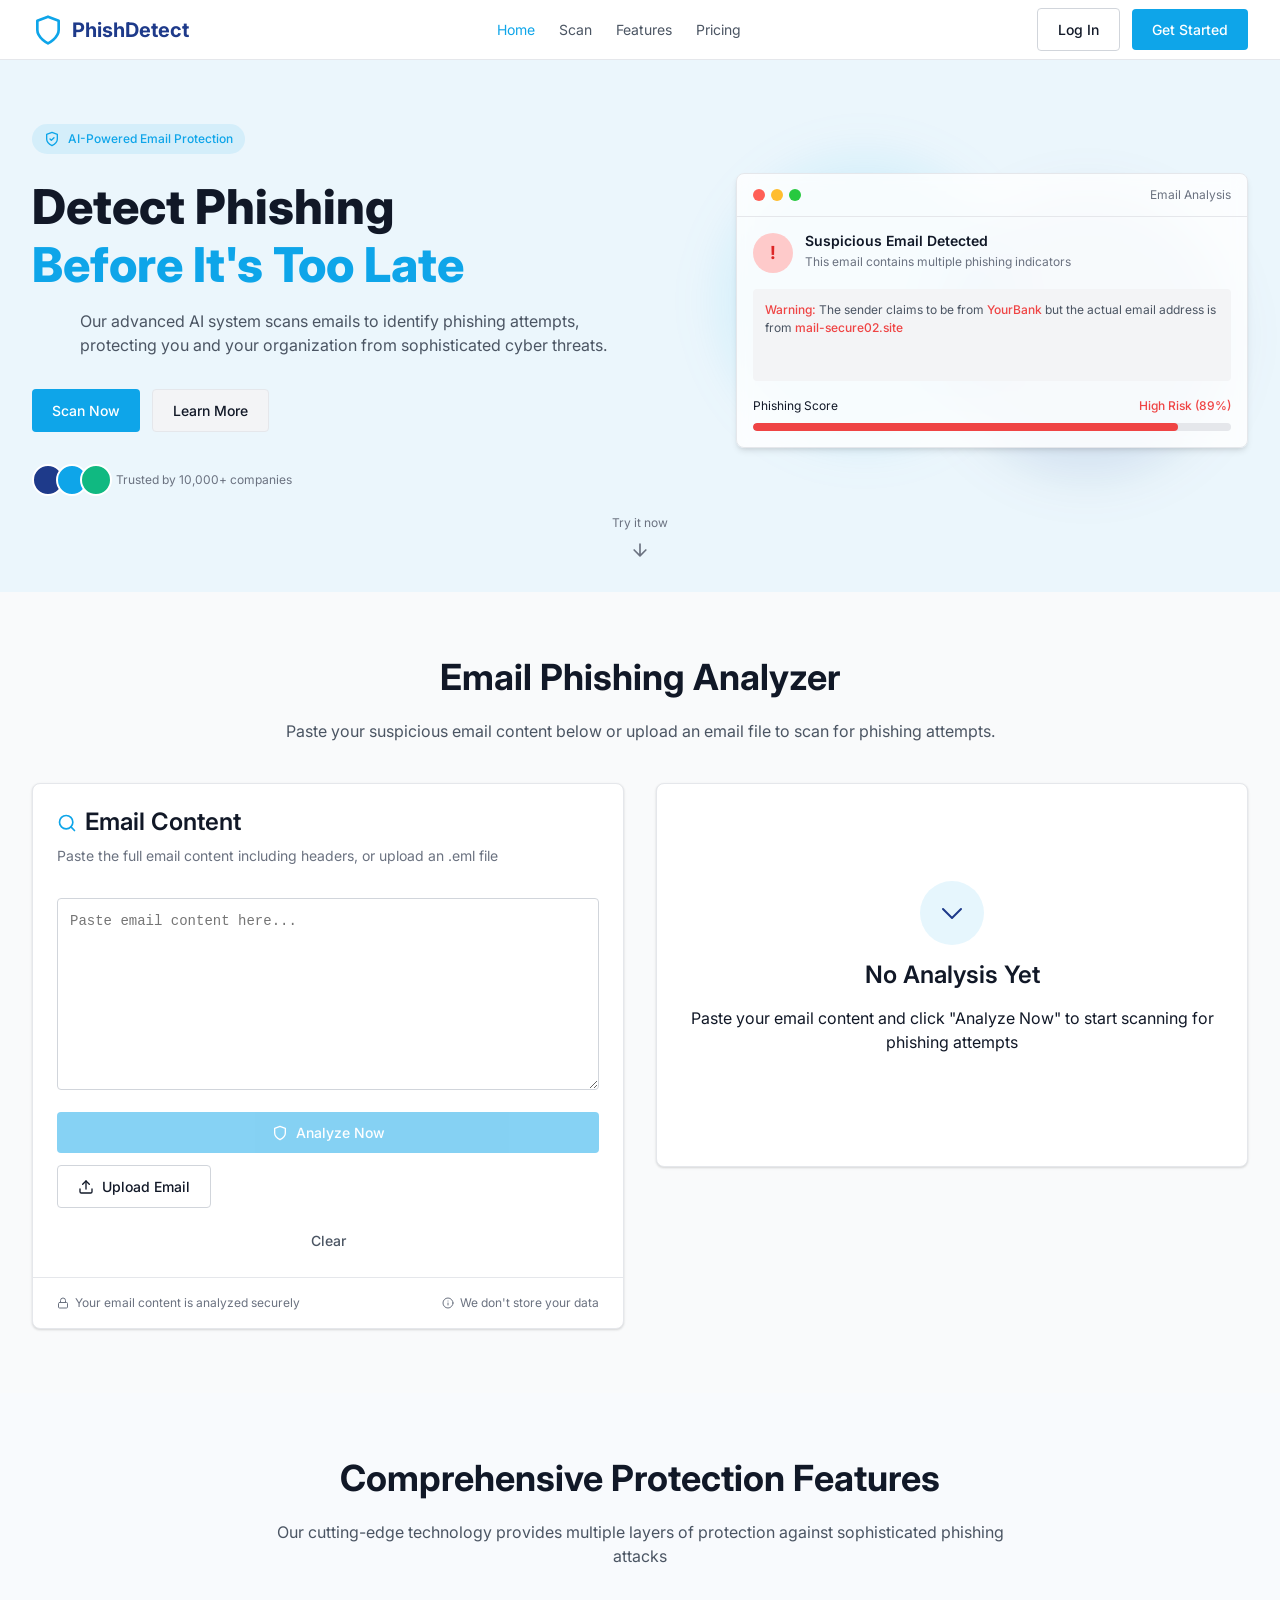
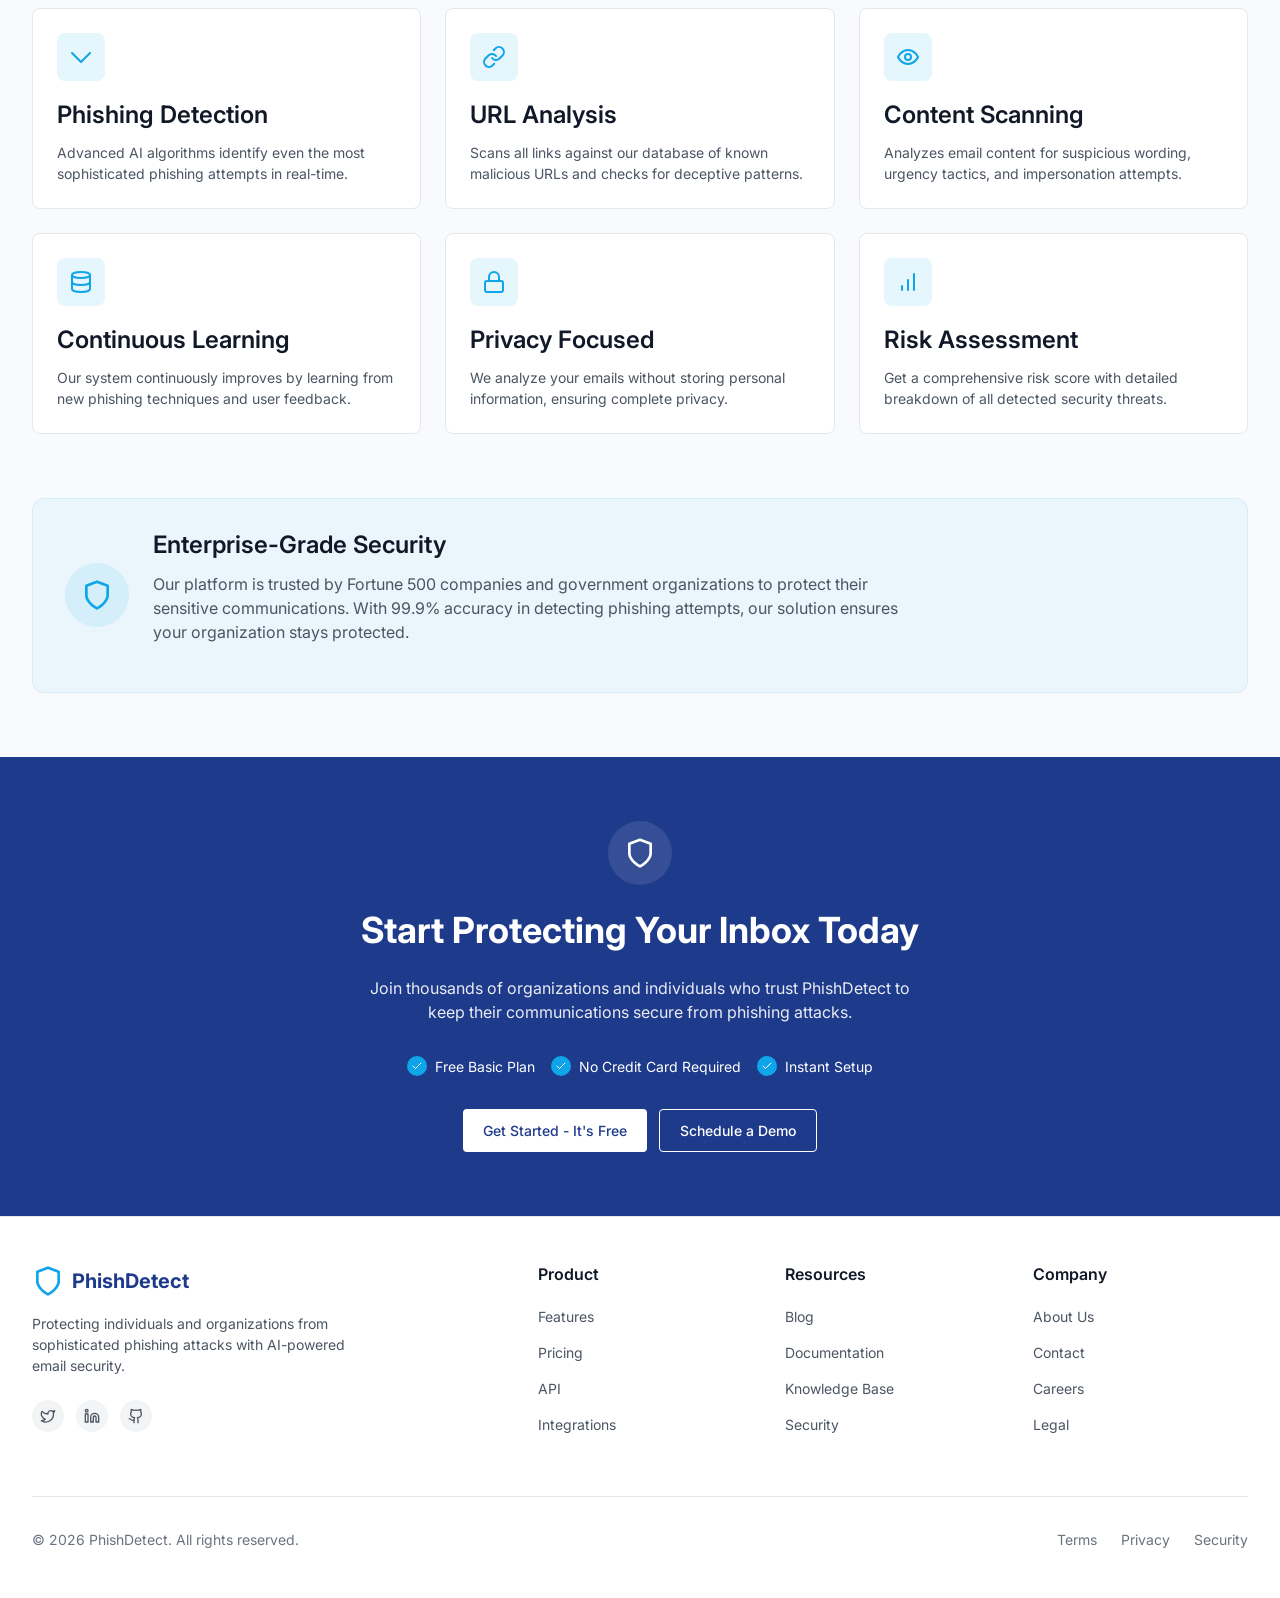
==== index.html @ 7dcfd63f "Add files via upload" ====
<!DOCTYPE html>
<html lang="en">
  <head>
    <meta charset="UTF-8" />
    <meta name="viewport" content="width=device-width, initial-scale=1.0" />
    <title>phish-detect-guard</title>
    <meta name="description" content="Lovable Generated Project" />
    <meta name="author" content="Lovable" />

    <meta property="og:title" content="phish-detect-guard" />
    <meta property="og:description" content="Lovable Generated Project" />
    <meta property="og:type" content="website" />
    <meta property="og:image" content="https://lovable.dev/opengraph-image-p98pqg.png" />

    <meta name="twitter:card" content="summary_large_image" />
    <meta name="twitter:site" content="@lovable_dev" />
    <meta name="twitter:image" content="https://lovable.dev/opengraph-image-p98pqg.png" />
  </head>

  <body>
    <div id="root"></div>
    <!-- IMPORTANT: DO NOT REMOVE THIS SCRIPT TAG OR THIS VERY COMMENT! -->
    <script src="https://cdn.gpteng.co/gptengineer.js" type="module"></script>
    <script type="module" src="/src/main.tsx"></script>
  </body>


<!DOCTYPE html>
<html lang="en">
<head>
  <meta charset="UTF-8">
  <meta name="viewport" content="width=device-width, initial-scale=1.0">
  <title>PhishDetect - AI-Powered Email Protection</title>
  <link rel="stylesheet" href="styles.css">
  <link rel="stylesheet" href="https://fonts.googleapis.com/css2?family=Inter:wght@100..900&display=swap">
</head>
<body>
  <!-- Navbar -->
  <nav class="navbar">
    <div class="container">
      <div class="logo">
        <a href="index.html">
          <svg xmlns="http://www.w3.org/2000/svg" width="32" height="32" viewBox="0 0 24 24" fill="none" stroke="currentColor" stroke-width="2" stroke-linecap="round" stroke-linejoin="round" class="logo-icon">
            <path d="M12 22s8-4 8-10V5l-8-3-8 3v7c0 6 8 10 8 10" />
          </svg>
          <span>PhishDetect</span>
        </a>
      </div>
      
      <div class="nav-links">
        <a href="index.html" class="active">Home</a>
        <a href="scan.html">Scan</a>
        <a href="#features">Features</a>
        <a href="#pricing">Pricing</a>
      </div>
      
      <div class="nav-buttons">
        <a href="login.html" class="btn-outline">Log In</a>
        <a href="login.html" class="btn-primary">Get Started</a>
      </div>
      
      <button class="mobile-menu-btn">
        <svg xmlns="http://www.w3.org/2000/svg" width="24" height="24" viewBox="0 0 24 24" fill="none" stroke="currentColor" stroke-width="2" stroke-linecap="round" stroke-linejoin="round">
          <line x1="3" y1="12" x2="21" y2="12"></line>
          <line x1="3" y1="6" x2="21" y2="6"></line>
          <line x1="3" y1="18" x2="21" y2="18"></line>
        </svg>
      </button>
    </div>
  </nav>
  
  <!-- Mobile Menu -->
  <div class="mobile-menu">
    <a href="index.html">Home</a>
    <a href="scan.html">Scan</a>
    <a href="#features">Features</a>
    <a href="#pricing">Pricing</a>
    <a href="login.html">Log In</a>
    <a href="login.html" class="btn-primary">Get Started</a>
  </div>

  <!-- Hero Section -->
  <section class="hero">
    <div class="container">
      <div class="hero-content">
        <div class="badge">
          <svg xmlns="http://www.w3.org/2000/svg" width="16" height="16" viewBox="0 0 24 24" fill="none" stroke="currentColor" stroke-width="2" stroke-linecap="round" stroke-linejoin="round">
            <path d="m9 12 2 2 4-4" />
            <path d="M12 22s8-4 8-10V5l-8-3-8 3v7c0 6 8 10 8 10" />
          </svg>
          <span>AI-Powered Email Protection</span>
        </div>
        
        <h1>
          Detect Phishing <br>
          <span class="highlight">Before It's Too Late</span>
        </h1>
        
        <p>
          Our advanced AI system scans emails to identify phishing attempts, protecting you and your organization from sophisticated cyber threats.
        </p>
        
        <div class="hero-buttons">
          <a href="scan.html" class="btn-primary">Scan Now</a>
          <a href="#features" class="btn-secondary">Learn More</a>
        </div>
        
        <div class="trusted-by">
          <div class="trusted-by-avatars">
            <div class="avatar avatar-1"></div>
            <div class="avatar avatar-2"></div>
            <div class="avatar avatar-3"></div>
          </div>
          <span>Trusted by 10,000+ companies</span>
        </div>
      </div>
      
      <div class="hero-image">
        <div class="blob blob-1"></div>
        <div class="blob blob-2"></div>
        
        <div class="email-card">
          <div class="email-card-header">
            <div class="window-controls">
              <div class="control red"></div>
              <div class="control yellow"></div>
              <div class="control green"></div>
            </div>
            <div class="email-title">Email Analysis</div>
          </div>
          
          <div class="email-card-content">
            <div class="email-alert">
              <div class="alert-icon">!</div>
              <div>
                <h3>Suspicious Email Detected</h3>
                <p>This email contains multiple phishing indicators</p>
              </div>
            </div>
            
            <div class="email-warning">
              <p>
                <span class="danger">Warning:</span> The sender claims to be from 
                <span class="danger">YourBank</span> but the actual email address is from 
                <span class="danger">mail-secure02.site</span>
              </p>
            </div>
            
            <div class="phishing-score">
              <div class="score-label">
                <span>Phishing Score</span>
                <span class="high-risk">High Risk (89%)</span>
              </div>
              <div class="score-bar">
                <div class="score-fill" style="width: 89%"></div>
              </div>
            </div>
          </div>
        </div>
      </div>
    </div>
    
    <div class="scroll-indicator">
      <span>Try it now</span>
      <svg xmlns="http://www.w3.org/2000/svg" width="20" height="20" viewBox="0 0 24 24" fill="none" stroke="currentColor" stroke-width="2" stroke-linecap="round" stroke-linejoin="round">
        <path d="M12 5v14M5 12l7 7 7-7" />
      </svg>
    </div>
  </section>

  <!-- Email Analyzer Section -->
  <section id="analyzer" class="analyzer">
    <div class="container">
      <div class="section-header">
        <h2>Email Phishing Analyzer</h2>
        <p>Paste your suspicious email content below or upload an email file to scan for phishing attempts.</p>
      </div>
      
      <div class="analyzer-grid">
        <div class="analyzer-input">
          <div class="card">
            <div class="card-header">
              <svg xmlns="http://www.w3.org/2000/svg" width="20" height="20" viewBox="0 0 24 24" fill="none" stroke="currentColor" stroke-width="2" stroke-linecap="round" stroke-linejoin="round">
                <circle cx="11" cy="11" r="8" />
                <path d="m21 21-4.3-4.3" />
              </svg>
              <h3>Email Content</h3>
            </div>
            <div class="card-description">Paste the full email content including headers, or upload an .eml file</div>
            
            <div class="card-content">
              <textarea id="email-content" placeholder="Paste email content here..."></textarea>
              
              <div class="input-actions">
                <button id="analyze-btn" class="btn-primary" disabled>
                  <svg xmlns="http://www.w3.org/2000/svg" width="16" height="16" viewBox="0 0 24 24" fill="none" stroke="currentColor" stroke-width="2" stroke-linecap="round" stroke-linejoin="round">
                    <path d="M12 22s8-4 8-10V5l-8-3-8 3v7c0 6 8 10 8 10" />
                  </svg>
                  Analyze Now
                </button>
                
                <div class="file-upload">
                  <input type="file" id="email-file" accept=".eml,.txt" class="hidden">
                  <label for="email-file" class="btn-outline">
                    <svg xmlns="http://www.w3.org/2000/svg" width="16" height="16" viewBox="0 0 24 24" fill="none" stroke="currentColor" stroke-width="2" stroke-linecap="round" stroke-linejoin="round">
                      <path d="M21 15v4a2 2 0 0 1-2 2H5a2 2 0 0 1-2-2v-4" />
                      <polyline points="17 8 12 3 7 8" />
                      <line x1="12" y1="3" x2="12" y2="15" />
                    </svg>
                    Upload Email
                  </label>
                </div>
                
                <button id="clear-btn" class="btn-ghost">Clear</button>
              </div>
            </div>
            
            <div class="card-footer">
              <div class="security-note">
                <svg xmlns="http://www.w3.org/2000/svg" width="12" height="12" viewBox="0 0 24 24" fill="none" stroke="currentColor" stroke-width="2" stroke-linecap="round" stroke-linejoin="round">
                  <rect width="18" height="11" x="3" y="11" rx="2" ry="2" />
                  <path d="M7 11V7a5 5 0 0 1 10 0v4" />
                </svg>
                <span>Your email content is analyzed securely</span>
              </div>
              
              <div class="security-note">
                <svg xmlns="http://www.w3.org/2000/svg" width="12" height="12" viewBox="0 0 24 24" fill="none" stroke="currentColor" stroke-width="2" stroke-linecap="round" stroke-linejoin="round">
                  <circle cx="12" cy="12" r="10" />
                  <line x1="12" y1="16" x2="12" y2="12" />
                  <line x1="12" y1="8" x2="12" y2="8" />
                </svg>
                <span>We don't store your data</span>
              </div>
            </div>
          </div>
        </div>
        
        <div class="analyzer-results">
          <div id="no-analysis" class="card empty-state">
            <div class="empty-state-content">
              <div class="empty-icon">
                <svg xmlns="http://www.w3.org/2000/svg" width="24" height="24" viewBox="0 0 24 24" fill="none" stroke="currentColor" stroke-width="2" stroke-linecap="round" stroke-linejoin="round">
                  <path d="m21 8-9 9-9-9" />
                </svg>
              </div>
              <h3>No Analysis Yet</h3>
              <p>Paste your email content and click "Analyze Now" to start scanning for phishing attempts</p>
            </div>
          </div>
          
          <div id="analyzing" class="card analyzing-state hidden">
            <div class="analyzing-content">
              <div class="scanning-icon">
                <div class="scan-line"></div>
                <svg xmlns="http://www.w3.org/2000/svg" width="24" height="24" viewBox="0 0 24 24" fill="none" stroke="currentColor" stroke-width="2" stroke-linecap="round" stroke-linejoin="round">
                  <path d="M12 22s8-4 8-10V5l-8-3-8 3v7c0 6 8 10 8 10" />
                </svg>
              </div>
              <h3>Analyzing Email</h3>
              <p>Our AI is scanning for suspicious content, fake links, and other phishing indicators</p>
              
              <div class="progress-bar">
                <div class="progress"></div>
              </div>
            </div>
          </div>
          
          <div id="analysis-results" class="hidden">
            <div class="card">
              <div class="card-header-with-score">
                <div class="header-title">
                  <svg xmlns="http://www.w3.org/2000/svg" width="20" height="20" viewBox="0 0 24 24" fill="none" stroke="currentColor" stroke-width="2" stroke-linecap="round" stroke-linejoin="round">
                    <path d="M12 22s8-4 8-10V5l-8-3-8 3v7c0 6 8 10 8 10" />
                  </svg>
                  <h3>Analysis Results</h3>
                </div>
                <div id="risk-level" class="risk-level">Risk: <span>Medium</span></div>
              </div>
              
              <div class="card-content">
                <div class="score-section">
                  <div class="score-header">
                    <span>Phishing Score</span>
                    <span id="score-value" class="score-value">65%</span>
                  </div>
                  <div class="score-bar">
                    <div id="score-fill" class="score-fill" style="width: 65%"></div>
                  </div>
                  <div class="score-legend">
                    <span class="safe">Safe</span>
                    <span class="suspicious">Suspicious</span>
                    <span class="dangerous">Dangerous</span>
                  </div>
                </div>
                
                <div class="issues-section">
                  <h4>
                    <svg xmlns="http://www.w3.org/2000/svg" width="16" height="16" viewBox="0 0 24 24" fill="none" stroke="currentColor" stroke-width="2" stroke-linecap="round" stroke-linejoin="round">
                      <path d="m21 8-9 9-9-9" />
                    </svg>
                    Detected Issues
                  </h4>
                  
                  <div id="issues-list" class="issues-list">
                    <!-- Issues will be added here by JavaScript -->
                  </div>
                </div>
              </div>
            </div>
            
            <div id="suspicious-urls" class="card hidden">
              <div class="card-header">
                <svg xmlns="http://www.w3.org/2000/svg" width="16" height="16" viewBox="0 0 24 24" fill="none" stroke="currentColor" stroke-width="2" stroke-linecap="round" stroke-linejoin="round">
                  <path d="M10 13a5 5 0 0 0 7.54.54l3-3a5 5 0 0 0-7.07-7.07l-1.72 1.71" />
                  <path d="M14 11a5 5 0 0 0-7.54-.54l-3 3a5 5 0 0 0 7.07 7.07l1.71-1.71" />
                </svg>
                <h3>Suspicious URLs Found</h3>
              </div>
              
              <div class="card-content">
                <div class="urls-list">
                  <p><span class="danger-url">hxxp://legitimate-bank-secure.co.ph/</span> - Domain age: 2 days</p>
                  <p><span class="danger-url">hxxp://verify-account-login.xyz/</span> - Misleading domain name</p>
                </div>
              </div>
            </div>
            
            <button id="analyze-another" class="btn-outline full-width">Analyze Another Email</button>
          </div>
        </div>
      </div>
    </div>
  </section>

  <!-- Features Section -->
  <section id="features" class="features">
    <div class="container">
      <div class="section-header">
        <h2>Comprehensive Protection Features</h2>
        <p>Our cutting-edge technology provides multiple layers of protection against sophisticated phishing attacks</p>
      </div>
      
      <div class="features-grid">
        <div class="feature-card">
          <div class="feature-icon">
            <svg xmlns="http://www.w3.org/2000/svg" width="24" height="24" viewBox="0 0 24 24" fill="none" stroke="currentColor" stroke-width="2" stroke-linecap="round" stroke-linejoin="round">
              <path d="m21 8-9 9-9-9" />
            </svg>
          </div>
          <h3>Phishing Detection</h3>
          <p>Advanced AI algorithms identify even the most sophisticated phishing attempts in real-time.</p>
        </div>
        
        <div class="feature-card">
          <div class="feature-icon">
            <svg xmlns="http://www.w3.org/2000/svg" width="24" height="24" viewBox="0 0 24 24" fill="none" stroke="currentColor" stroke-width="2" stroke-linecap="round" stroke-linejoin="round">
              <path d="M10 13a5 5 0 0 0 7.54.54l3-3a5 5 0 0 0-7.07-7.07l-1.72 1.71" />
              <path d="M14 11a5 5 0 0 0-7.54-.54l-3 3a5 5 0 0 0 7.07 7.07l1.71-1.71" />
            </svg>
          </div>
          <h3>URL Analysis</h3>
          <p>Scans all links against our database of known malicious URLs and checks for deceptive patterns.</p>
        </div>
        
        <div class="feature-card">
          <div class="feature-icon">
            <svg xmlns="http://www.w3.org/2000/svg" width="24" height="24" viewBox="0 0 24 24" fill="none" stroke="currentColor" stroke-width="2" stroke-linecap="round" stroke-linejoin="round">
              <path d="M2 12s3-7 10-7 10 7 10 7-3 7-10 7-10-7-10-7Z" />
              <circle cx="12" cy="12" r="3" />
            </svg>
          </div>
          <h3>Content Scanning</h3>
          <p>Analyzes email content for suspicious wording, urgency tactics, and impersonation attempts.</p>
        </div>
        
        <div class="feature-card">
          <div class="feature-icon">
            <svg xmlns="http://www.w3.org/2000/svg" width="24" height="24" viewBox="0 0 24 24" fill="none" stroke="currentColor" stroke-width="2" stroke-linecap="round" stroke-linejoin="round">
              <ellipse cx="12" cy="5" rx="9" ry="3" />
              <path d="M21 12c0 1.66-4 3-9 3s-9-1.34-9-3" />
              <path d="M3 5v14c0 1.66 4 3 9 3s9-1.34 9-3V5" />
            </svg>
          </div>
          <h3>Continuous Learning</h3>
          <p>Our system continuously improves by learning from new phishing techniques and user feedback.</p>
        </div>
        
        <div class="feature-card">
          <div class="feature-icon">
            <svg xmlns="http://www.w3.org/2000/svg" width="24" height="24" viewBox="0 0 24 24" fill="none" stroke="currentColor" stroke-width="2" stroke-linecap="round" stroke-linejoin="round">
              <rect width="18" height="11" x="3" y="11" rx="2" ry="2" />
              <path d="M7 11V7a5 5 0 0 1 10 0v4" />
            </svg>
          </div>
          <h3>Privacy Focused</h3>
          <p>We analyze your emails without storing personal information, ensuring complete privacy.</p>
        </div>
        
        <div class="feature-card">
          <div class="feature-icon">
            <svg xmlns="http://www.w3.org/2000/svg" width="24" height="24" viewBox="0 0 24 24" fill="none" stroke="currentColor" stroke-width="2" stroke-linecap="round" stroke-linejoin="round">
              <line x1="12" y1="20" x2="12" y2="10" />
              <line x1="18" y1="20" x2="18" y2="4" />
              <line x1="6" y1="20" x2="6" y2="16" />
            </svg>
          </div>
          <h3>Risk Assessment</h3>
          <p>Get a comprehensive risk score with detailed breakdown of all detected security threats.</p>
        </div>
      </div>
      
      <div class="enterprise-feature">
        <div class="enterprise-icon">
          <svg xmlns="http://www.w3.org/2000/svg" width="32" height="32" viewBox="0 0 24 24" fill="none" stroke="currentColor" stroke-width="2" stroke-linecap="round" stroke-linejoin="round">
            <path d="M12 22s8-4 8-10V5l-8-3-8 3v7c0 6 8 10 8 10" />
          </svg>
        </div>
        
        <div class="enterprise-content">
          <h3>Enterprise-Grade Security</h3>
          <p>Our platform is trusted by Fortune 500 companies and government organizations to protect their sensitive communications. With 99.9% accuracy in detecting phishing attempts, our solution ensures your organization stays protected.</p>
        </div>
      </div>
    </div>
  </section>

  <!-- Call to Action Section -->
  <section class="cta">
    <div class="container">
      <div class="cta-content">
        <div class="cta-icon">
          <svg xmlns="http://www.w3.org/2000/svg" width="32" height="32" viewBox="0 0 24 24" fill="none" stroke="currentColor" stroke-width="2" stroke-linecap="round" stroke-linejoin="round">
            <path d="M12 22s8-4 8-10V5l-8-3-8 3v7c0 6 8 10 8 10" />
          </svg>
        </div>
        
        <h2>Start Protecting Your Inbox Today</h2>
        
        <p>Join thousands of organizations and individuals who trust PhishDetect to keep their communications secure from phishing attacks.</p>
        
        <div class="cta-features">
          <div class="cta-feature">
            <div class="check-circle">
              <svg xmlns="http://www.w3.org/2000/svg" width="12" height="12" viewBox="0 0 24 24" fill="none" stroke="currentColor" stroke-width="2" stroke-linecap="round" stroke-linejoin="round">
                <path d="M20 6 9 17l-5-5" />
              </svg>
            </div>
            <span>Free Basic Plan</span>
          </div>
          
          <div class="cta-feature">
            <div class="check-circle">
              <svg xmlns="http://www.w3.org/2000/svg" width="12" height="12" viewBox="0 0 24 24" fill="none" stroke="currentColor" stroke-width="2" stroke-linecap="round" stroke-linejoin="round">
                <path d="M20 6 9 17l-5-5" />
              </svg>
            </div>
            <span>No Credit Card Required</span>
          </div>
          
          <div class="cta-feature">
            <div class="check-circle">
              <svg xmlns="http://www.w3.org/2000/svg" width="12" height="12" viewBox="0 0 24 24" fill="none" stroke="currentColor" stroke-width="2" stroke-linecap="round" stroke-linejoin="round">
                <path d="M20 6 9 17l-5-5" />
              </svg>
            </div>
            <span>Instant Setup</span>
          </div>
        </div>
        
        <div class="cta-buttons">
          <a href="login.html" class="btn-light">Get Started - It's Free</a>
          <a href="#" class="btn-outline-light">Schedule a Demo</a>
        </div>
      </div>
    </div>
  </section>

  <!-- Footer Section -->
  <footer class="footer">
    <div class="container">
      <div class="footer-content">
        <div class="footer-brand">
          <div class="footer-logo">
            <svg xmlns="http://www.w3.org/2000/svg" width="32" height="32" viewBox="0 0 24 24" fill="none" stroke="currentColor" stroke-width="2" stroke-linecap="round" stroke-linejoin="round">
              <path d="M12 22s8-4 8-10V5l-8-3-8 3v7c0 6 8 10 8 10" />
            </svg>
            <span>PhishDetect</span>
          </div>
          
          <p>Protecting individuals and organizations from sophisticated phishing attacks with AI-powered email security.</p>
          
          <div class="social-links">
            <a href="#" aria-label="Twitter">
              <svg xmlns="http://www.w3.org/2000/svg" width="16" height="16" viewBox="0 0 24 24" fill="none" stroke="currentColor" stroke-width="2" stroke-linecap="round" stroke-linejoin="round">
                <path d="M22 4s-.7 2.1-2 3.4c1.6 10-9.4 17.3-18 11.6 2.2.1 4.4-.6 6-2C3 15.5.5 9.6 3 5c2.2 2.6 5.6 4.1 9 4-.9-4.2 4-6.6 7-3.8 1.1 0 3-1.2 3-1.2z" />
              </svg>
            </a>
            
            <a href="#" aria-label="LinkedIn">
              <svg xmlns="http://www.w3.org/2000/svg" width="16" height="16" viewBox="0 0 24 24" fill="none" stroke="currentColor" stroke-width="2" stroke-linecap="round" stroke-linejoin="round">
                <path d="M16 8a6 6 0 0 1 6 6v7h-4v-7a2 2 0 0 0-2-2 2 2 0 0 0-2 2v7h-4v-7a6 6 0 0 1 6-6z" />
                <rect width="4" height="12" x="2" y="9" />
                <circle cx="4" cy="4" r="2" />
              </svg>
            </a>
            
            <a href="#" aria-label="GitHub">
              <svg xmlns="http://www.w3.org/2000/svg" width="16" height="16" viewBox="0 0 24 24" fill="none" stroke="currentColor" stroke-width="2" stroke-linecap="round" stroke-linejoin="round">
                <path d="M15 22v-4a4.8 4.8 0 0 0-1-3.5c3 0 6-2 6-5.5.08-1.25-.27-2.48-1-3.5.28-1.15.28-2.35 0-3.5 0 0-1 0-3 1.5-2.64-.5-5.36-.5-8 0C6 2 5 2 5 2c-.3 1.15-.3 2.35 0 3.5A5.403 5.403 0 0 0 4 9c0 3.5 3 5.5 6 5.5-.39.49-.68 1.05-.85 1.65-.17.6-.22 1.23-.15 1.85v4" />
                <path d="M9 18c-4.51 2-5-2-7-2" />
              </svg>
            </a>
          </div>
        </div>
        
        <div class="footer-links">
          <div class="footer-group">
            <h3>Product</h3>
            <ul>
              <li><a href="#">Features</a></li>
              <li><a href="#">Pricing</a></li>
              <li><a href="#">API</a></li>
              <li><a href="#">Integrations</a></li>
            </ul>
          </div>
          
          <div class="footer-group">
            <h3>Resources</h3>
            <ul>
              <li><a href="#">Blog</a></li>
              <li><a href="#">Documentation</a></li>
              <li><a href="#">Knowledge Base</a></li>
              <li><a href="#">Security</a></li>
            </ul>
          </div>
          
          <div class="footer-group">
            <h3>Company</h3>
            <ul>
              <li><a href="#">About Us</a></li>
              <li><a href="#">Contact</a></li>
              <li><a href="#">Careers</a></li>
              <li><a href="#">Legal</a></li>
            </ul>
          </div>
        </div>
      </div>
      
      <div class="footer-bottom">
        <p>&copy; <span id="current-year"></span> PhishDetect. All rights reserved.</p>
        
        <div class="footer-legal">
          <a href="#">Terms</a>
          <a href="#">Privacy</a>
          <a href="#">Security</a>
        </div>
      </div>
    </div>
  </footer>

  <script src="script.js"></script>
</body>
</html>
---- styles.css ----
/* Base styles */
:root {
    /* Colors */
    --color-background: #f8fafd;
    --color-foreground: #111827;
    --color-primary: #0ea5e9;
    --color-primary-dark: #0284c7;
    --color-secondary: #1e3a8a;
    --color-secondary-light: #3b82f6;
    --color-green: #10b981;
    --color-yellow: #f59e0b;
    --color-red: #ef4444;
    --color-red-light: #fee2e2;
    --color-gray-50: #f9fafb;
    --color-gray-100: #f3f4f6;
    --color-gray-200: #e5e7eb;
    --color-gray-300: #d1d5db;
    --color-gray-400: #9ca3af;
    --color-gray-500: #6b7280;
    --color-gray-600: #4b5563;
    --color-gray-700: #374151;
    --color-gray-800: #1f2937;
    --color-gray-900: #111827;
    --color-white: #ffffff;
    --color-black: #000000;
    
    /* Typography */
    --font-sans: 'Inter', -apple-system, BlinkMacSystemFont, 'Segoe UI', Roboto, Helvetica, Arial, sans-serif;
    
    /* Shadows */
    --shadow-sm: 0 1px 2px 0 rgba(0, 0, 0, 0.05);
    --shadow: 0 1px 3px 0 rgba(0, 0, 0, 0.1), 0 1px 2px 0 rgba(0, 0, 0, 0.06);
    --shadow-md: 0 4px 6px -1px rgba(0, 0, 0, 0.1), 0 2px 4px -1px rgba(0, 0, 0, 0.06);
    --shadow-lg: 0 10px 15px -3px rgba(0, 0, 0, 0.1), 0 4px 6px -2px rgba(0, 0, 0, 0.05);
    
    /* Border radius */
    --radius-sm: 0.125rem;
    --radius: 0.25rem;
    --radius-md: 0.375rem;
    --radius-lg: 0.5rem;
    --radius-xl: 0.75rem;
    --radius-2xl: 1rem;
    --radius-full: 9999px;
  }
  
  /* Dark mode */
  @media (prefers-color-scheme: dark) {
    :root {
      --color-background: #0f172a;
      --color-foreground: #f8fafc;
      --color-primary: #0ea5e9;
      --color-primary-dark: #38bdf8;
      --color-secondary: #64748b;
      --color-secondary-light: #94a3b8;
      --color-green: #10b981;
      --color-yellow: #f59e0b;
      --color-red: #ef4444;
      --color-red-light: #450a0a;
      --color-gray-50: #f8fafc;
      --color-gray-100: #f1f5f9;
      --color-gray-200: #e2e8f0;
      --color-gray-300: #cbd5e1;
      --color-gray-400: #94a3b8;
      --color-gray-500: #64748b;
      --color-gray-600: #475569;
      --color-gray-700: #334155;
      --color-gray-800: #1e293b;
      --color-gray-900: #0f172a;
    }
  }
  
  /* Reset */
  *, *::before, *::after {
    box-sizing: border-box;
    margin: 0;
    padding: 0;
  }
  
  html {
    scroll-behavior: smooth;
    font-size: 16px;
  }
  
  body {
    font-family: var(--font-sans);
    color: var(--color-foreground);
    background-color: var(--color-background);
    line-height: 1.5;
    -webkit-font-smoothing: antialiased;
    -moz-osx-font-smoothing: grayscale;
  }
  
  img, svg {
    display: block;
    max-width: 100%;
  }
  
  input, button, textarea, select {
    font: inherit;
  }
  
  h1, h2, h3, h4, h5, h6 {
    overflow-wrap: break-word;
    line-height: 1.2;
  }
  
  /* Container */
  .container {
    width: 100%;
    max-width: 1280px;
    margin-left: auto;
    margin-right: auto;
    padding-left: 1rem;
    padding-right: 1rem;
  }
  
  @media (min-width: 640px) {
    .container {
      padding-left: 1.5rem;
      padding-right: 1.5rem;
    }
  }
  
  @media (min-width: 1024px) {
    .container {
      padding-left: 2rem;
      padding-right: 2rem;
    }
  }
  
  /* Typography */
  h1 {
    font-size: 2.25rem;
    font-weight: 800;
    margin-bottom: 1.5rem;
  }
  
  h2 {
    font-size: 1.875rem;
    font-weight: 700;
    margin-bottom: 1.25rem;
  }
  
  h3 {
    font-size: 1.25rem;
    font-weight: 600;
    margin-bottom: 1rem;
  }
  
  p {
    margin-bottom: 1rem;
  }
  
  @media (min-width: 640px) {
    h1 {
      font-size: 3rem;
    }
    
    h2 {
      font-size: 2.25rem;
    }
    
    h3 {
      font-size: 1.5rem;
    }
  }
  
  /* Utilities */
  .hidden {
    display: none !important;
  }
  
  .highlight {
    color: var(--color-primary);
  }
  
  .danger {
    color: var(--color-red);
    font-weight: 500;
  }
  
  .danger-url {
    color: var(--color-red);
    font-family: monospace;
  }
  
  .full-width {
    width: 100%;
  }
  
  /* Buttons */
  .btn-primary, .btn-secondary, .btn-outline, .btn-ghost, .btn-light, .btn-outline-light {
    display: inline-flex;
    align-items: center;
    justify-content: center;
    gap: 0.5rem;
    padding: 0.625rem 1.25rem;
    font-weight: 500;
    font-size: 0.875rem;
    border-radius: var(--radius);
    transition: all 0.2s ease;
    cursor: pointer;
    text-decoration: none;
  }
  
  .btn-primary {
    background-color: var(--color-primary);
    color: var(--color-white);
    border: none;
  }
  
  .btn-primary:hover {
    background-color: var(--color-primary-dark);
  }
  
  .btn-primary:disabled {
    opacity: 0.5;
    cursor: not-allowed;
  }
  
  .btn-secondary {
    background-color: var(--color-gray-100);
    color: var(--color-gray-900);
    border: 1px solid var(--color-gray-200);
  }
  
  .btn-secondary:hover {
    background-color: var(--color-gray-200);
  }
  
  .btn-outline {
    background-color: transparent;
    color: var(--color-gray-900);
    border: 1px solid var(--color-gray-300);
  }
  
  .btn-outline:hover {
    background-color: var(--color-gray-100);
  }
  
  .btn-ghost {
    background-color: transparent;
    color: var(--color-gray-600);
    border: none;
  }
  
  .btn-ghost:hover {
    background-color: var(--color-gray-100);
  }
  
  .btn-light {
    background-color: var(--color-white);
    color: var(--color-secondary);
    border: none;
  }
  
  .btn-light:hover {
    background-color: var(--color-gray-100);
  }
  
  .btn-outline-light {
    background-color: transparent;
    color: var(--color-white);
    border: 1px solid var(--color-white);
  }
  
  .btn-outline-light:hover {
    background-color: rgba(255, 255, 255, 0.1);
  }
  
  /* Navbar */
  .navbar {
    position: sticky;
    top: 0;
    z-index: 100;
    background-color: rgba(255, 255, 255, 0.9);
    backdrop-filter: blur(8px);
    border-bottom: 1px solid var(--color-gray-200);
    padding: 0.5rem 0;
  }
  
  @media (prefers-color-scheme: dark) {
    .navbar {
      background-color: rgba(15, 23, 42, 0.9);
      border-color: var(--color-gray-700);
    }
  }
  
  .navbar .container {
    display: flex;
    align-items: center;
    justify-content: space-between;
  }
  
  .logo {
    display: flex;
    align-items: center;
    gap: 0.5rem;
    text-decoration: none;
  }
  
  .logo a {
    display: flex;
    align-items: center;
    gap: 0.5rem;
    text-decoration: none;
    color: var(--color-secondary);
    font-weight: 700;
    font-size: 1.25rem;
  }
  
  .logo-icon {
    color: var(--color-primary);
  }
  
  .nav-links {
    display: none;
  }
  
  .nav-links a {
    color: var(--color-gray-600);
    text-decoration: none;
    font-size: 0.875rem;
    transition: color 0.2s ease;
    margin-left: 1.5rem;
  }
  
  .nav-links a:hover, .nav-links a.active {
    color: var(--color-primary);
  }
  
  .nav-buttons {
    display: none;
  }
  
  .nav-buttons a {
    margin-left: 0.75rem;
  }
  
  .mobile-menu-btn {
    display: flex;
    background: none;
    border: none;
    color: var(--color-gray-600);
    cursor: pointer;
  }
  
  .mobile-menu {
    display: none;
    position: fixed;
    top: 60px;
    left: 0;
    right: 0;
    background-color: var(--color-white);
    padding: 1rem;
    border-bottom: 1px solid var(--color-gray-200);
    flex-direction: column;
    gap: 1rem;
  }
  
  .mobile-menu.active {
    display: flex;
  }
  
  .mobile-menu a {
    color: var(--color-gray-600);
    text-decoration: none;
    font-size: 0.875rem;
    padding: 0.5rem 0;
  }
  
  .mobile-menu a:last-child {
    margin-top: 0.5rem;
  }
  
  @media (prefers-color-scheme: dark) {
    .mobile-menu {
      background-color: var(--color-gray-900);
      border-color: var(--color-gray-700);
    }
  }
  
  @media (min-width: 768px) {
    .nav-links, .nav-buttons {
      display: flex;
      align-items: center;
    }
    
    .mobile-menu-btn {
      display: none;
    }
  }
  
  /* Hero Section */
  .hero {
    position: relative;
    padding: 3rem 0;
    background-color: rgba(14, 165, 233, 0.05);
    overflow: hidden;
  }
  
  @media (prefers-color-scheme: dark) {
    .hero {
      background-color: rgba(14, 165, 233, 0.03);
    }
  }
  
  .hero .container {
    display: flex;
    flex-direction: column;
    align-items: center;
    gap: 2rem;
  }
  
  .hero-content {
    text-align: center;
    max-width: 100%;
  }
  
  .badge {
    display: inline-flex;
    align-items: center;
    gap: 0.5rem;
    padding: 0.375rem 0.75rem;
    background-color: rgba(14, 165, 233, 0.1);
    color: var(--color-primary);
    border-radius: var(--radius-full);
    font-size: 0.75rem;
    font-weight: 500;
    margin-bottom: 1.5rem;
  }
  
  .hero h1 {
    font-size: 2.25rem;
    line-height: 1.2;
    margin-bottom: 1rem;
  }
  
  .hero p {
    color: var(--color-gray-600);
    margin-bottom: 2rem;
    max-width: 36rem;
    margin-left: auto;
    margin-right: auto;
  }
  
  .hero-buttons {
    display: flex;
    flex-direction: column;
    gap: 0.75rem;
    margin-bottom: 2rem;
  }
  
  .trusted-by {
    display: flex;
    align-items: center;
    gap: 0.75rem;
    font-size: 0.75rem;
    color: var(--color-gray-500);
  }
  
  .trusted-by-avatars {
    display: flex;
  }
  
  .avatar {
    width: 2rem;
    height: 2rem;
    border-radius: var(--radius-full);
    margin-right: -0.5rem;
    border: 2px solid var(--color-white);
  }
  
  .avatar-1 {
    background-color: var(--color-secondary);
  }
  
  .avatar-2 {
    background-color: var(--color-primary);
  }
  
  .avatar-3 {
    background-color: var(--color-green);
  }
  
  .hero-image {
    position: relative;
    width: 100%;
    max-width: 32rem;
  }
  
  .blob {
    position: absolute;
    border-radius: var(--radius-full);
    filter: blur(24px);
    z-index: -1;
  }
  
  .blob-1 {
    width: 18rem;
    height: 18rem;
    background-color: rgba(14, 165, 233, 0.1);
    top: -1rem;
    left: -1rem;
  }
  
  .blob-2 {
    width: 18rem;
    height: 18rem;
    background-color: rgba(30, 58, 138, 0.1);
    bottom: -2rem;
    right: 1rem;
  }
  
  .email-card {
    background-color: rgba(255, 255, 255, 0.8);
    backdrop-filter: blur(8px);
    border: 1px solid var(--color-gray-200);
    border-radius: var(--radius-lg);
    overflow: hidden;
    box-shadow: var(--shadow-md);
  }
  
  @media (prefers-color-scheme: dark) {
    .email-card {
      background-color: rgba(30, 41, 59, 0.1);
      border-color: var(--color-gray-700);
    }
  }
  
  .email-card-header {
    display: flex;
    justify-content: space-between;
    align-items: center;
    padding: 0.75rem 1rem;
    border-bottom: 1px solid var(--color-gray-200);
  }
  
  .window-controls {
    display: flex;
    gap: 0.375rem;
  }
  
  .control {
    width: 0.75rem;
    height: 0.75rem;
    border-radius: var(--radius-full);
  }
  
  .red {
    background-color: #ff5f56;
  }
  
  .yellow {
    background-color: #ffbd2e;
  }
  
  .green {
    background-color: #27c93f;
  }
  
  .email-title {
    font-size: 0.75rem;
    color: var(--color-gray-500);
  }
  
  .email-card-content {
    padding: 1rem;
    display: flex;
    flex-direction: column;
    gap: 1rem;
  }
  
  .email-alert {
    display: flex;
    align-items: flex-start;
    gap: 0.75rem;
  }
  
  .alert-icon {
    display: flex;
    align-items: center;
    justify-content: center;
    width: 2.5rem;
    height: 2.5rem;
    background-color: #fecaca;
    color: #dc2626;
    border-radius: var(--radius-full);
    font-weight: 700;
    font-size: 1.125rem;
    flex-shrink: 0;
  }
  
  .email-alert h3 {
    font-size: 0.875rem;
    margin-bottom: 0.25rem;
  }
  
  .email-alert p {
    font-size: 0.75rem;
    color: var(--color-gray-500);
    margin: 0;
  }
  
  .email-warning {
    background-color: #f3f4f6;
    padding: 0.75rem;
    border-radius: var(--radius);
    font-size: 0.75rem;
  }
  
  @media (prefers-color-scheme: dark) {
    .email-warning {
      background-color: var(--color-gray-800);
    }
  }
  
  .phishing-score {
    display: flex;
    flex-direction: column;
    gap: 0.5rem;
  }
  
  .score-label {
    display: flex;
    justify-content: space-between;
    font-size: 0.75rem;
  }
  
  .high-risk {
    font-weight: 500;
    color: var(--color-red);
  }
  
  .score-bar {
    height: 0.5rem;
    background-color: var(--color-gray-200);
    border-radius: var(--radius-full);
    overflow: hidden;
  }
  
  .score-fill {
    height: 100%;
    background-color: var(--color-red);
    border-radius: var(--radius-full);
  }
  
  .scroll-indicator {
    position: absolute;
    bottom: 2rem;
    left: 0;
    right: 0;
    display: flex;
    flex-direction: column;
    align-items: center;
    gap: 0.5rem;
    font-size: 0.75rem;
    color: var(--color-gray-500);
    animation: bounce 2s infinite;
  }
  
  @keyframes bounce {
    0%, 20%, 50%, 80%, 100% {
      transform: translateY(0);
    }
    40% {
      transform: translateY(-10px);
    }
    60% {
      transform: translateY(-5px);
    }
  }
  
  @media (min-width: 768px) {
    .hero {
      padding: 4rem 0 6rem;
    }
    
    .hero .container {
      flex-direction: row;
      align-items: center;
      text-align: left;
    }
    
    .hero-content {
      flex: 1;
      text-align: left;
    }
    
    .hero-image {
      flex: 1;
    }
    
    .hero h1 {
      font-size: 3rem;
    }
    
    .hero-buttons {
      flex-direction: row;
    }
  }
  
  /* Analyzer Section */
  .analyzer {
    padding: 4rem 0;
    background-color: var(--color-gray-50);
  }
  
  @media (prefers-color-scheme: dark) {
    .analyzer {
      background-color: var(--color-gray-900);
    }
  }
  
  .section-header {
    text-align: center;
    max-width: 48rem;
    margin-left: auto;
    margin-right: auto;
    margin-bottom: 2.5rem;
  }
  
  .section-header p {
    color: var(--color-gray-600);
  }
  
  .analyzer-grid {
    display: grid;
    grid-template-columns: 1fr;
    gap: 2rem;
  }
  
  .card {
    background-color: var(--color-white);
    border-radius: var(--radius-lg);
    box-shadow: var(--shadow);
    border: 1px solid var(--color-gray-200);
    overflow: hidden;
  }
  
  @media (prefers-color-scheme: dark) {
    .card {
      background-color: var(--color-gray-800);
      border-color: var(--color-gray-700);
    }
  }
  
  .card-header {
    padding: 1.5rem 1.5rem 0.5rem;
    display: flex;
    align-items: center;
    gap: 0.5rem;
  }
  
  .card-header h3 {
    margin: 0;
  }
  
  .card-header svg {
    color: var(--color-primary);
  }
  
  .card-header-with-score {
    padding: 1.5rem 1.5rem 0.5rem;
    display: flex;
    justify-content: space-between;
    align-items: center;
  }
  
  .header-title {
    display: flex;
    align-items: center;
    gap: 0.5rem;
  }
  
  .card-description {
    color: var(--color-gray-500);
    font-size: 0.875rem;
    padding: 0 1.5rem 1rem;
  }
  
  .card-content {
    padding: 1rem 1.5rem;
  }
  
  .card-footer {
    padding: 1rem 1.5rem;
    border-top: 1px solid var(--color-gray-200);
    display: flex;
    justify-content: space-between;
    flex-wrap: wrap;
    gap: 1rem;
    font-size: 0.75rem;
  }
  
  @media (prefers-color-scheme: dark) {
    .card-footer {
      border-color: var(--color-gray-700);
    }
  }
  
  textarea {
    width: 100%;
    min-height: 12rem;
    padding: 0.75rem;
    border: 1px solid var(--color-gray-300);
    border-radius: var(--radius);
    background-color: var(--color-white);
    font-size: 0.875rem;
    resize: vertical;
    font-family: monospace;
  }
  
  @media (prefers-color-scheme: dark) {
    textarea {
      background-color: var(--color-gray-900);
      border-color: var(--color-gray-700);
      color: var(--color-gray-200);
    }
  }
  
  .input-actions {
    display: flex;
    flex-direction: column;
    gap: 0.75rem;
    margin-top: 1rem;
  }
  
  .security-note {
    display: flex;
    align-items: center;
    gap: 0.375rem;
    color: var(--color-gray-500);
  }
  
  .empty-state {
    display: flex;
    align-items: center;
    justify-content: center;
    min-height: 24rem;
  }
  
  .empty-state-content {
    display: flex;
    flex-direction: column;
    align-items: center;
    text-align: center;
    padding: 2rem;
  }
  
  .empty-icon {
    width: 4rem;
    height: 4rem;
    display: flex;
    align-items: center;
    justify-content: center;
    background-color: rgba(14, 165, 233, 0.1);
    color: var(--color-secondary);
    border-radius: var(--radius-full);
    margin-bottom: 1rem;
  }
  
  .analyzing-state {
    display: flex;
    align-items: center;
    justify-content: center;
    min-height: 24rem;
    border-color: var(--color-primary);
    animation: pulse 2s infinite;
  }
  
  @keyframes pulse {
    0% {
      box-shadow: 0 0 0 0 rgba(14, 165, 233, 0.4);
    }
    70% {
      box-shadow: 0 0 0 10px rgba(14, 165, 233, 0);
    }
    100% {
      box-shadow: 0 0 0 0 rgba(14, 165, 233, 0);
    }
  }
  
  .analyzing-content {
    display: flex;
    flex-direction: column;
    align-items: center;
    text-align: center;
    padding: 2rem;
  }
  
  .scanning-icon {
    width: 4rem;
    height: 4rem;
    display: flex;
    align-items: center;
    justify-content: center;
    background-color: rgba(14, 165, 233, 0.1);
    color: var(--color-primary);
    border-radius: var(--radius-full);
    margin-bottom: 1rem;
    position: relative;
  }
  
  .scan-line {
    position: absolute;
    left: 0;
    right: 0;
    height: 2px;
    background-color: var(--color-primary);
    animation: scan 2s infinite linear;
  }
  
  @keyframes scan {
    0% {
      top: 0;
    }
    100% {
      top: 100%;
    }
  }
  
  .progress-bar {
    width: 100%;
    height: 4px;
    background-color: var(--color-gray-200);
    border-radius: var(--radius-full);
    overflow: hidden;
    margin-top: 1.5rem;
  }
  
  .progress {
    height: 100%;
    background-color: var(--color-primary);
    border-radius: var(--radius-full);
    width: 60%;
    animation: loading 2s infinite ease-in-out;
  }
  
  @keyframes loading {
    0% {
      width: 0;
    }
    50% {
      width: 60%;
    }
    100% {
      width: 100%;
    }
  }
  
  .risk-level {
    font-size: 0.875rem;
    font-weight: normal;
    background-color: var(--color-gray-100);
    padding: 0.25rem 0.75rem;
    border-radius: var(--radius-full);
  }
  
  @media (prefers-color-scheme: dark) {
    .risk-level {
      background-color: var(--color-gray-700);
    }
  }
  
  .risk-level span {
    font-weight: 600;
  }
  
  .score-section {
    margin-bottom: 2rem;
  }
  
  .score-header {
    display: flex;
    justify-content: space-between;
    margin-bottom: 0.5rem;
    font-size: 0.875rem;
    color: var(--color-gray-500);
  }
  
  .score-value {
    font-weight: 600;
  }
  
  .score-legend {
    display: flex;
    justify-content: space-between;
    font-size: 0.75rem;
    margin-top: 0.25rem;
  }
  
  .safe {
    color: var(--color-green);
  }
  
  .suspicious {
    color: var(--color-yellow);
  }
  
  .dangerous {
    color: var(--color-red);
  }
  
  .issues-section h4 {
    display: flex;
    align-items: center;
    gap: 0.375rem;
    font-size: 0.875rem;
    margin-bottom: 0.75rem;
  }
  
  .issues-list {
    display: flex;
    flex-direction: column;
    gap: 0.75rem;
  }
  
  .issue-item {
    padding: 0.75rem;
    border: 1px solid var(--color-gray-200);
    border-radius: var(--radius);
    display: flex;
    gap: 0.5rem;
  }
  
  @media (prefers-color-scheme: dark) {
    .issue-item {
      border-color: var(--color-gray-700);
    }
  }
  
  .issue-item svg {
    flex-shrink: 0;
    margin-top: 0.125rem;
  }
  
  .issue-content h5 {
    font-size: 0.875rem;
    margin-bottom: 0.25rem;
  }
  
  .issue-content p {
    font-size: 0.75rem;
    color: var(--color-gray-500);
    margin: 0;
  }
  
  .urls-list {
    padding: 0.75rem;
    background-color: var(--color-gray-50);
    border-radius: var(--radius);
    font-family: monospace;
    font-size: 0.75rem;
  }
  
  @media (prefers-color-scheme: dark) {
    .urls-list {
      background-color: var(--color-gray-900);
    }
  }
  
  .urls-list p {
    margin-bottom: 0.5rem;
  }
  
  .urls-list p:last-child {
    margin-bottom: 0;
  }
  
  @media (min-width: 1024px) {
    .analyzer-grid {
      grid-template-columns: repeat(2, 1fr);
    }
  }
  
  /* Features Section */
  .features {
    padding: 4rem 0;
  }
  
  .features-grid {
    display: grid;
    grid-template-columns: 1fr;
    gap: 1.5rem;
  }
  
  .feature-card {
    padding: 1.5rem;
    border: 1px solid var(--color-gray-200);
    border-radius: var(--radius-lg);
    background-color: var(--color-white);
    transition: box-shadow 0.3s ease, transform 0.3s ease;
  }
  
  .feature-card:hover {
    box-shadow: var(--shadow-md);
    transform: translateY(-2px);
  }
  
  @media (prefers-color-scheme: dark) {
    .feature-card {
      background-color: var(--color-gray-800);
      border-color: var(--color-gray-700);
    }
  }
  
  .feature-icon {
    width: 3rem;
    height: 3rem;
    display: flex;
    align-items: center;
    justify-content: center;
    background-color: rgba(14, 165, 233, 0.1);
    border-radius: var(--radius-lg);
    color: var(--color-primary);
    margin-bottom: 1.25rem;
  }
  
  .feature-card h3 {
    margin-bottom: 0.75rem;
  }
  
  .feature-card p {
    font-size: 0.875rem;
    color: var(--color-gray-600);
    margin: 0;
  }
  
  .enterprise-feature {
    margin-top: 4rem;
    padding: 2rem;
    border-radius: var(--radius-xl);
    background-color: rgba(14, 165, 233, 0.05);
    border: 1px solid rgba(14, 165, 233, 0.1);
    display: flex;
    flex-direction: column;
    align-items: center;
    gap: 1.5rem;
    text-align: center;
  }
  
  @media (prefers-color-scheme: dark) {
    .enterprise-feature {
      background-color: rgba(14, 165, 233, 0.03);
      border-color: rgba(14, 165, 233, 0.1);
    }
  }
  
  .enterprise-icon {
    width: 4rem;
    height: 4rem;
    display: flex;
    align-items: center;
    justify-content: center;
    background-color: rgba(14, 165, 233, 0.1);
    border-radius: var(--radius-full);
    color: var(--color-primary);
  }
  
  .enterprise-content h3 {
    margin-bottom: 0.75rem;
  }
  
  .enterprise-content p {
    max-width: 48rem;
    margin-left: auto;
    margin-right: auto;
    color: var(--color-gray-600);
  }
  
  @media (min-width: 640px) {
    .features-grid {
      grid-template-columns: repeat(2, 1fr);
    }
  }
  
  @media (min-width: 1024px) {
    .features-grid {
      grid-template-columns: repeat(3, 1fr);
    }
    
    .enterprise-feature {
      flex-direction: row;
      text-align: left;
    }
    
    .enterprise-content p {
      margin-left: 0;
    }
  }
  
  /* CTA Section */
  .cta {
    padding: 4rem 0;
    background-color: var(--color-secondary);
    color: var(--color-white);
    position: relative;
    overflow: hidden;
  }
  
  .cta::before {
    content: '';
    position: absolute;
    top: 0;
    left: 0;
    right: 0;
    bottom: 0;
    background-image: radial-gradient(circle at 25% 25%, rgba(255, 255, 255, 0.05) 1px, transparent 1px);
    background-size: 20px 20px;
    opacity: 0.5;
  }
  
  .cta-content {
    position: relative;
    max-width: 48rem;
    margin: 0 auto;
    text-align: center;
    display: flex;
    flex-direction: column;
    align-items: center;
  }
  
  .cta-icon {
    width: 4rem;
    height: 4rem;
    display: flex;
    align-items: center;
    justify-content: center;
    background-color: rgba(255, 255, 255, 0.1);
    border-radius: var(--radius-full);
    margin-bottom: 1.5rem;
  }
  
  .cta h2 {
    margin-bottom: 1.5rem;
    font-size: 2.25rem;
  }
  
  .cta p {
    opacity: 0.9;
    max-width: 36rem;
    margin-left: auto;
    margin-right: auto;
    margin-bottom: 2rem;
  }
  
  .cta-features {
    display: flex;
    flex-wrap: wrap;
    justify-content: center;
    gap: 1rem;
    margin-bottom: 2rem;
  }
  
  .cta-feature {
    display: flex;
    align-items: center;
    gap: 0.5rem;
    font-size: 0.875rem;
  }
  
  .check-circle {
    width: 1.25rem;
    height: 1.25rem;
    display: flex;
    align-items: center;
    justify-content: center;
    background-color: var(--color-primary);
    border-radius: var(--radius-full);
  }
  
  .cta-buttons {
    display: flex;
    flex-direction: column;
    gap: 0.75rem;
  }
  
  @media (min-width: 640px) {
    .cta-buttons {
      flex-direction: row;
    }
  }
  
  /* Footer */
  .footer {
    background-color: var(--color-white);
    border-top: 1px solid var(--color-gray-200);
    padding: 3rem 0;
  }
  
  @media (prefers-color-scheme: dark) {
    .footer {
      background-color: var(--color-gray-900);
      border-color: var(--color-gray-700);
    }
  }
  
  .footer-content {
    display: grid;
    grid-template-columns: 1fr;
    gap: 2rem;
    margin-bottom: 3rem;
  }
  
  .footer-brand {
    max-width: 20rem;
  }
  
  .footer-logo {
    display: flex;
    align-items: center;
    gap: 0.5rem;
    margin-bottom: 1rem;
    color: var(--color-secondary);
    font-weight: 700;
    font-size: 1.25rem;
  }
  
  .footer-logo svg {
    color: var(--color-primary);
  }
  
  .footer-brand p {
    color: var(--color-gray-600);
    font-size: 0.875rem;
    margin-bottom: 1.5rem;
  }
  
  .social-links {
    display: flex;
    gap: 0.75rem;
  }
  
  .social-links a {
    width: 2rem;
    height: 2rem;
    display: flex;
    align-items: center;
    justify-content: center;
    background-color: var(--color-gray-100);
    color: var(--color-gray-600);
    border-radius: var(--radius-full);
    transition: all 0.2s ease;
  }
  
  .social-links a:hover {
    background-color: var(--color-primary);
    color: var(--color-white);
  }
  
  @media (prefers-color-scheme: dark) {
    .social-links a {
      background-color: var(--color-gray-800);
      color: var(--color-gray-300);
    }
  }
  
  .footer-links {
    display: grid;
    grid-template-columns: repeat(auto-fit, minmax(10rem, 1fr));
    gap: 2rem;
  }
  
  .footer-group h3 {
    font-size: 1rem;
    margin-bottom: 1.25rem;
    color: var(--color-gray-900);
  }
  
  @media (prefers-color-scheme: dark) {
    .footer-group h3 {
      color: var(--color-white);
    }
  }
  
  .footer-group ul {
    list-style-type: none;
    padding: 0;
  }
  
  .footer-group ul li {
    margin-bottom: 0.75rem;
  }
  
  .footer-group ul a {
    color: var(--color-gray-600);
    text-decoration: none;
    font-size: 0.875rem;
    transition: color 0.2s ease;
  }
  
  .footer-group ul a:hover {
    color: var(--color-primary);
  }
  
  .footer-bottom {
    display: flex;
    flex-direction: column;
    align-items: center;
    gap: 1rem;
    padding-top: 2rem;
    border-top: 1px solid var(--color-gray-200);
    text-align: center;
    font-size: 0.875rem;
  }
  
  @media (prefers-color-scheme: dark) {
    .footer-bottom {
      border-color: var(--color-gray-700);
    }
  }
  
  .footer-bottom p {
    color: var(--color-gray-500);
    margin: 0;
  }
  
  .footer-legal {
    display: flex;
    gap: 1.5rem;
  }
  
  .footer-legal a {
    color: var(--color-gray-500);
    text-decoration: none;
  }
  
  .footer-legal a:hover {
    color: var(--color-primary);
  }
  
  @media (min-width: 768px) {
    .footer-content {
      grid-template-columns: 1fr 1fr;
    }
    
    .footer-bottom {
      flex-direction: row;
      justify-content: space-between;
      text-align: left;
    }
  }
  
  @media (min-width: 1024px) {
    .footer-content {
      grid-template-columns: 2fr 3fr;
    }
  }
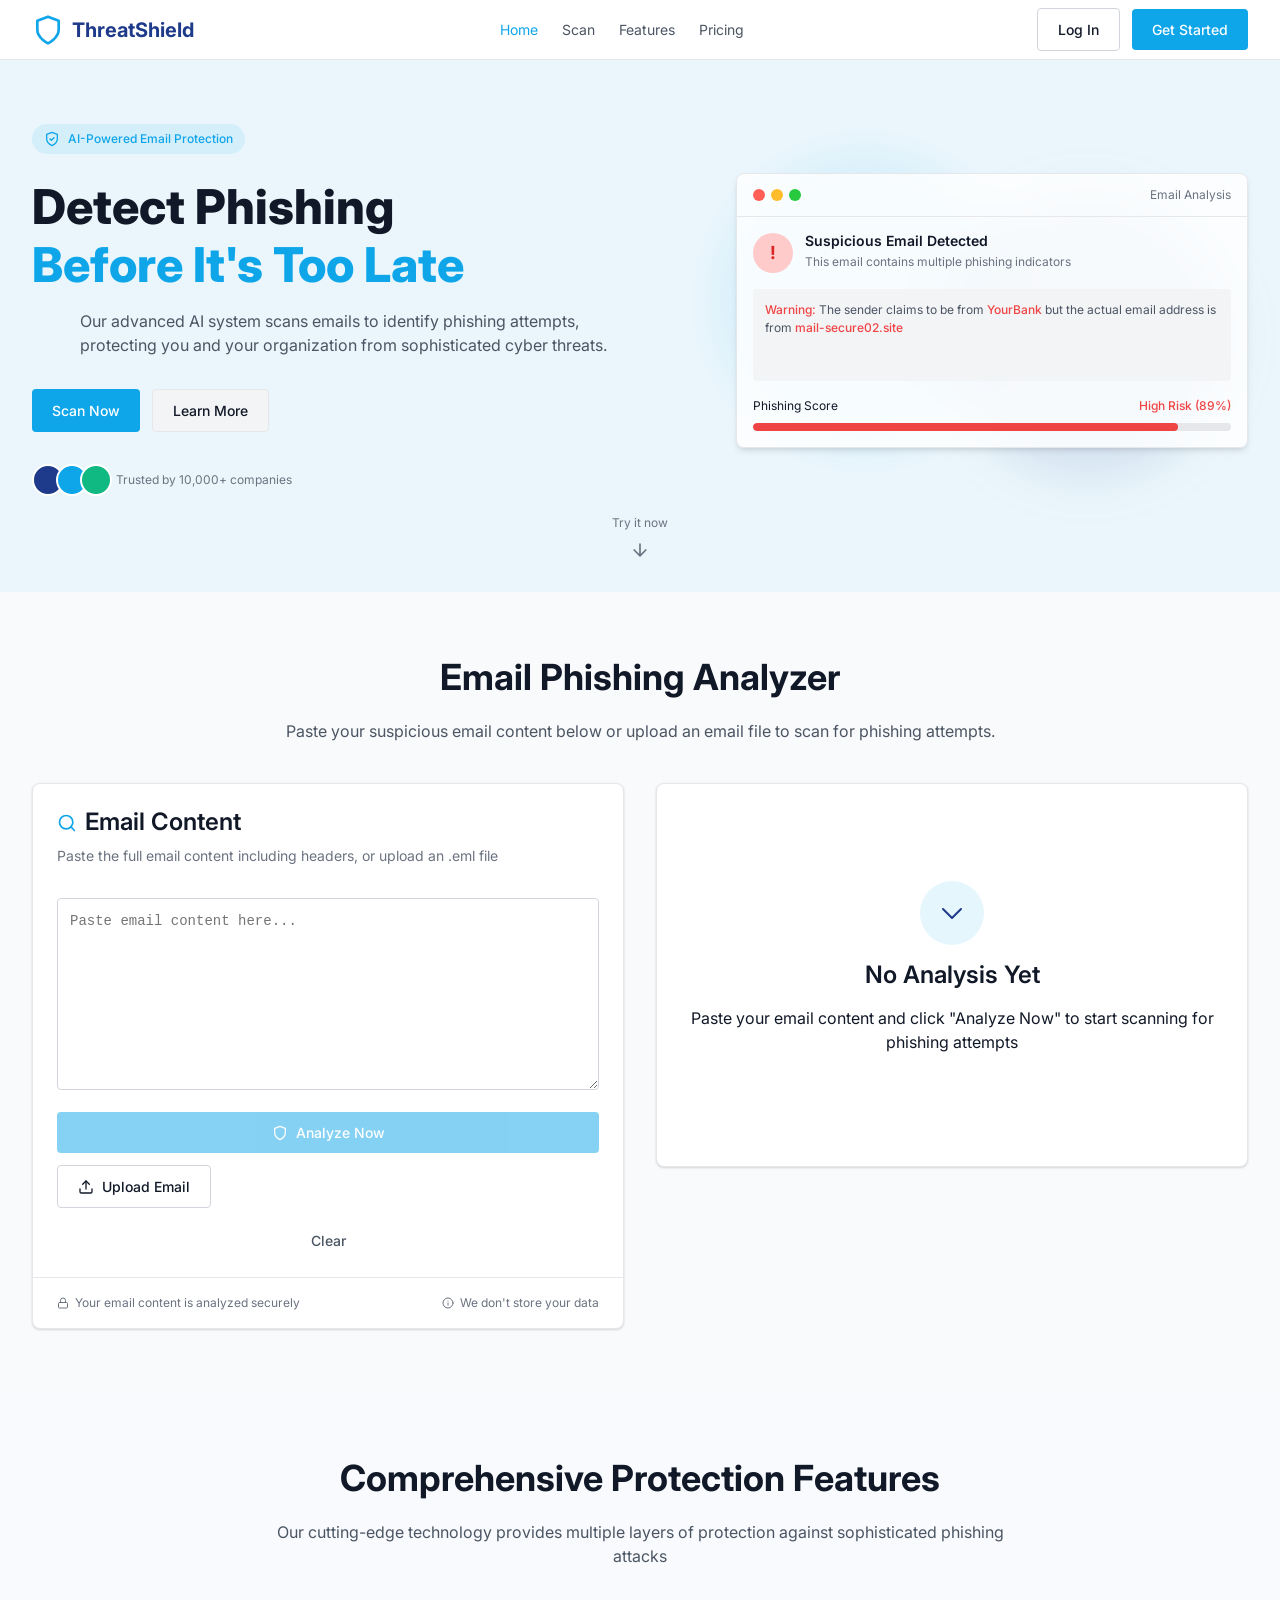
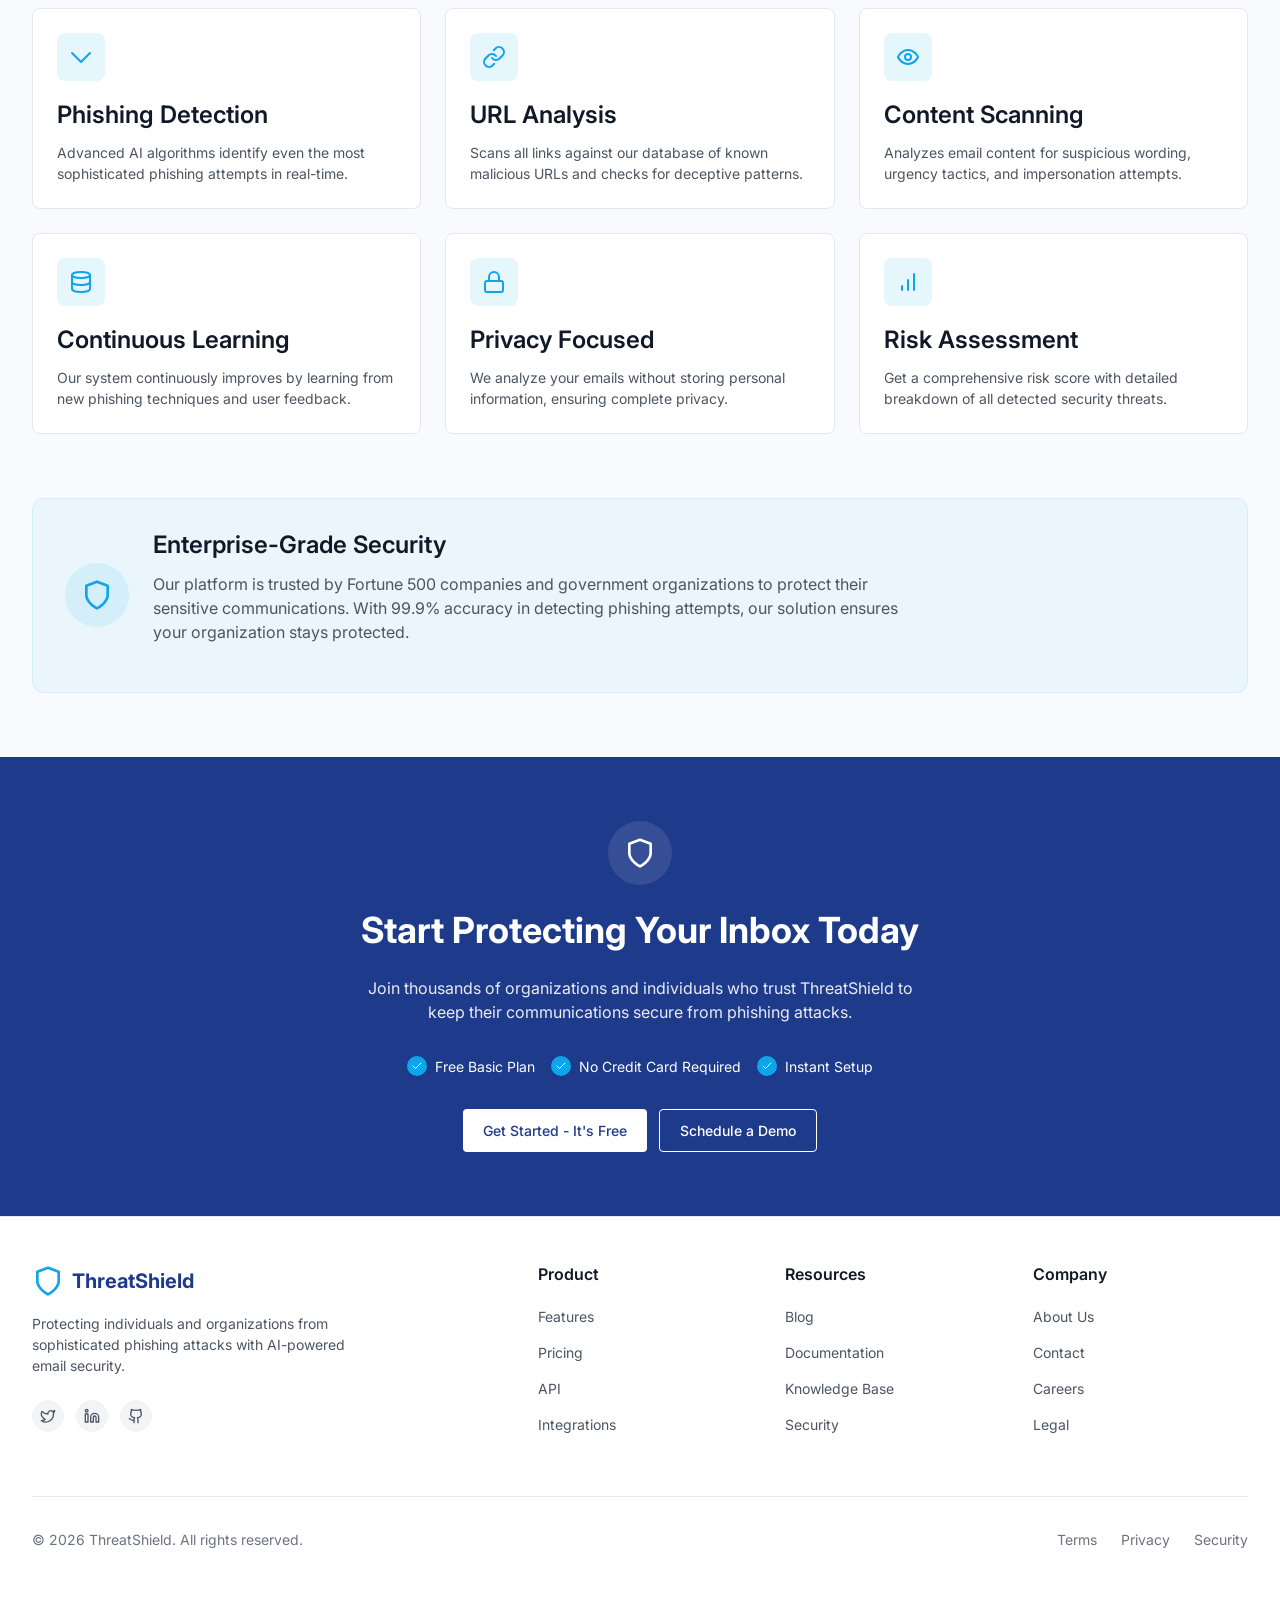
==== commit d64c02d2: "Update index.html" ====
--- a/index.html
+++ b/index.html
@@ -3,11 +3,11 @@
   <head>
     <meta charset="UTF-8" />
     <meta name="viewport" content="width=device-width, initial-scale=1.0" />
-    <title>phish-detect-guard</title>
+    <title>ThreadShield</title>
     <meta name="description" content="Lovable Generated Project" />
     <meta name="author" content="Lovable" />
 
-    <meta property="og:title" content="phish-detect-guard" />
+    <meta property="og:title" content="ThreadShield" />
     <meta property="og:description" content="Lovable Generated Project" />
     <meta property="og:type" content="website" />
     <meta property="og:image" content="https://lovable.dev/opengraph-image-p98pqg.png" />
@@ -30,7 +30,7 @@
 <head>
   <meta charset="UTF-8">
   <meta name="viewport" content="width=device-width, initial-scale=1.0">
-  <title>PhishDetect - AI-Powered Email Protection</title>
+  <title>ThreatShield - AI-Powered Email Protection</title>
   <link rel="stylesheet" href="styles.css">
   <link rel="stylesheet" href="https://fonts.googleapis.com/css2?family=Inter:wght@100..900&display=swap">
 </head>
@@ -43,7 +43,7 @@
           <svg xmlns="http://www.w3.org/2000/svg" width="32" height="32" viewBox="0 0 24 24" fill="none" stroke="currentColor" stroke-width="2" stroke-linecap="round" stroke-linejoin="round" class="logo-icon">
             <path d="M12 22s8-4 8-10V5l-8-3-8 3v7c0 6 8 10 8 10" />
           </svg>
-          <span>PhishDetect</span>
+          <span>ThreatShield</span>
         </a>
       </div>
       
@@ -437,7 +437,7 @@
         
         <h2>Start Protecting Your Inbox Today</h2>
         
-        <p>Join thousands of organizations and individuals who trust PhishDetect to keep their communications secure from phishing attacks.</p>
+        <p>Join thousands of organizations and individuals who trust ThreatShield to keep their communications secure from phishing attacks.</p>
         
         <div class="cta-features">
           <div class="cta-feature">
@@ -485,7 +485,7 @@
             <svg xmlns="http://www.w3.org/2000/svg" width="32" height="32" viewBox="0 0 24 24" fill="none" stroke="currentColor" stroke-width="2" stroke-linecap="round" stroke-linejoin="round">
               <path d="M12 22s8-4 8-10V5l-8-3-8 3v7c0 6 8 10 8 10" />
             </svg>
-            <span>PhishDetect</span>
+            <span>ThreatShield</span>
           </div>
           
           <p>Protecting individuals and organizations from sophisticated phishing attacks with AI-powered email security.</p>
@@ -548,7 +548,7 @@
       </div>
       
       <div class="footer-bottom">
-        <p>&copy; <span id="current-year"></span> PhishDetect. All rights reserved.</p>
+        <p>&copy; <span id="current-year"></span> ThreatShield. All rights reserved.</p>
         
         <div class="footer-legal">
           <a href="#">Terms</a>
@@ -561,4 +561,4 @@
 
   <script src="script.js"></script>
 </body>
-</html>+</html>
